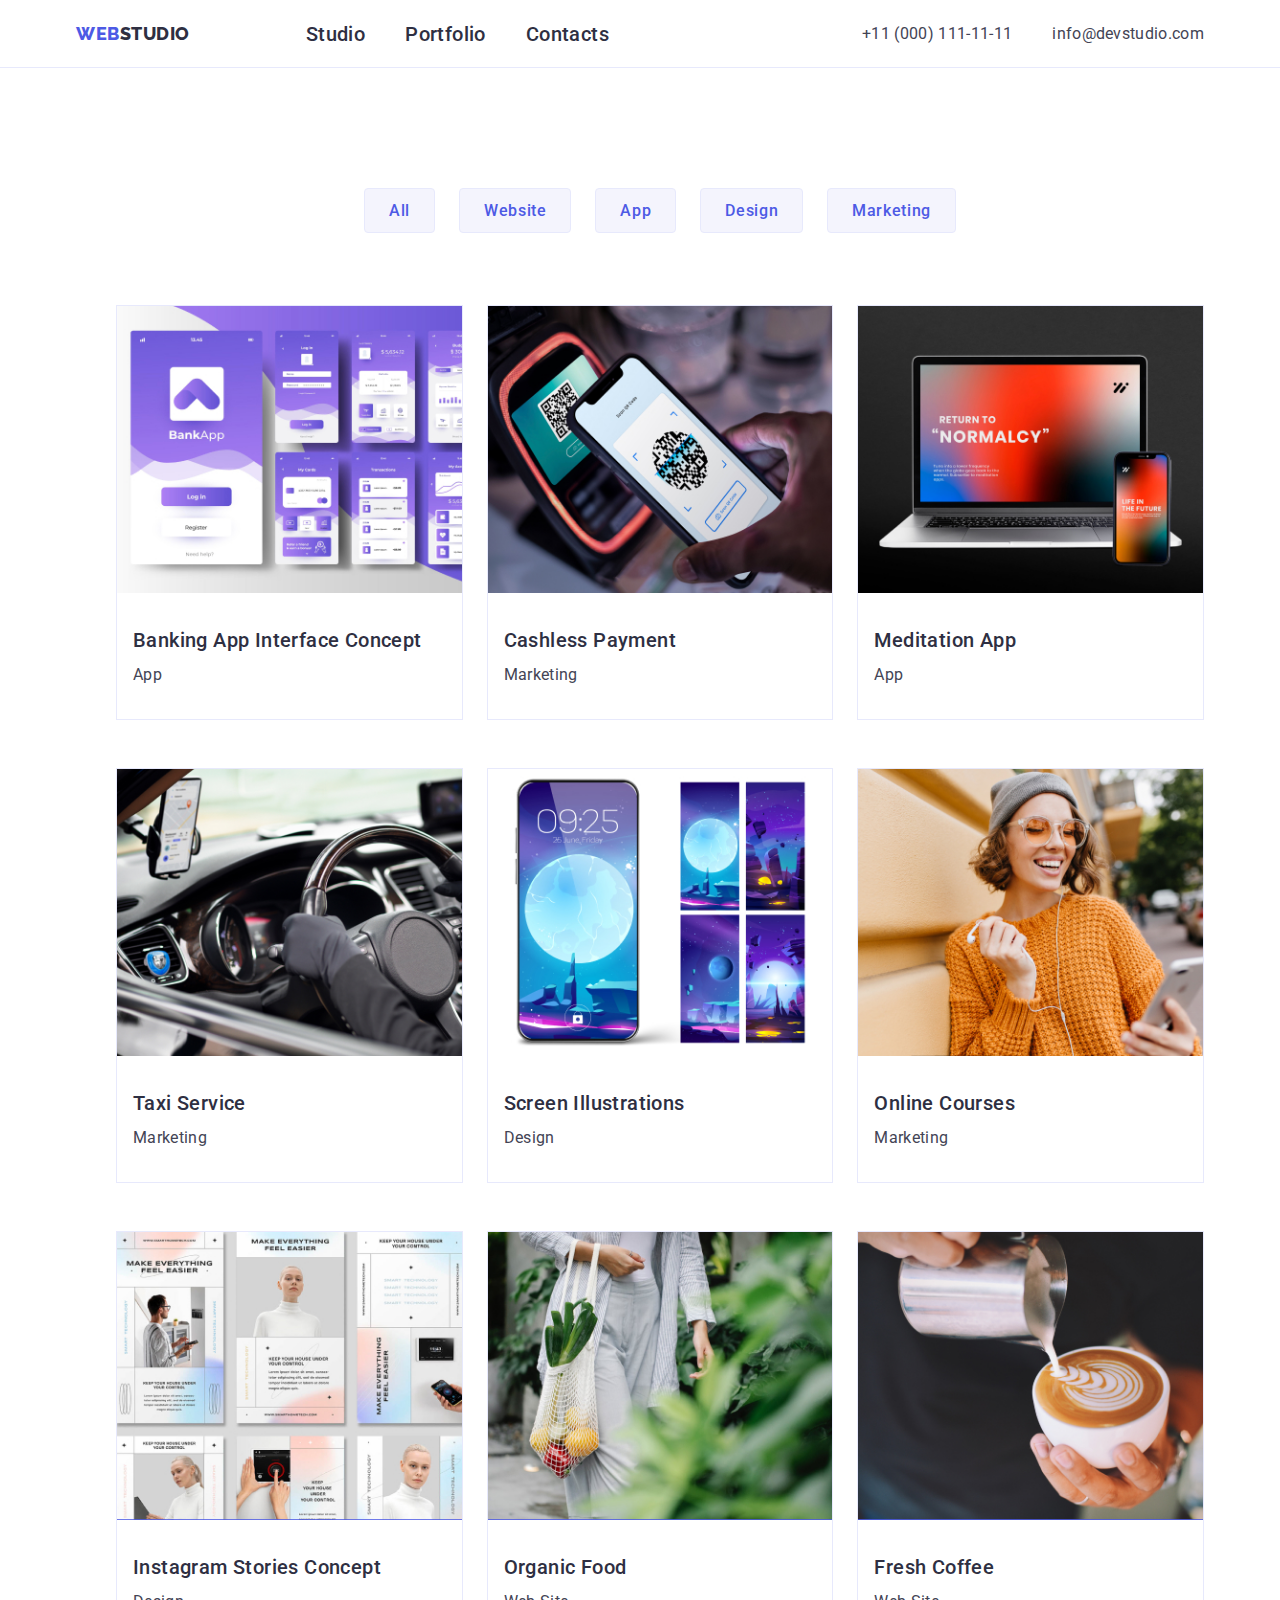
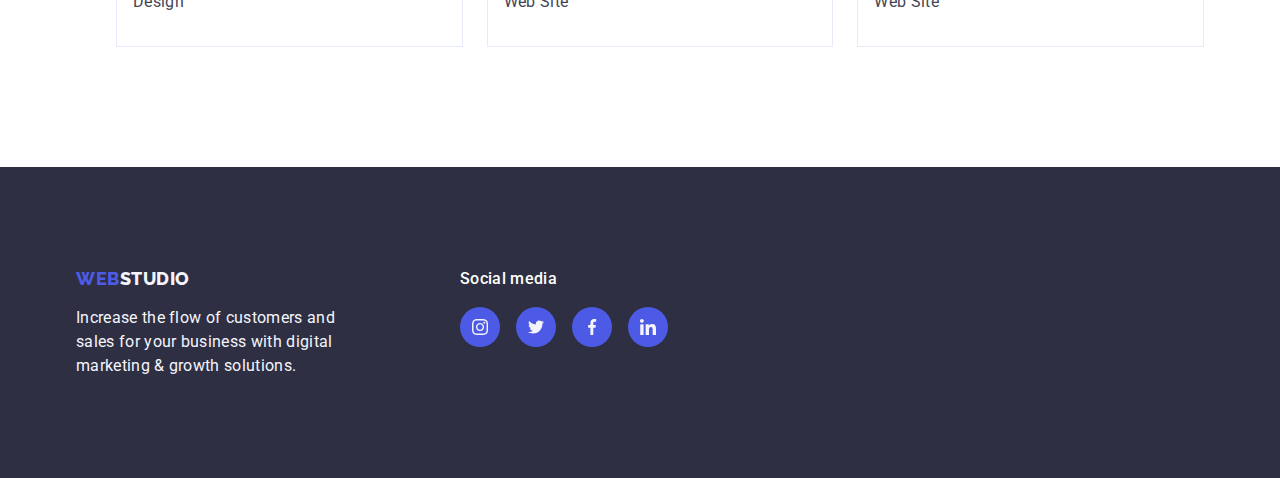
==== portfolio.html @ 134b30d5 "homework 5" ====
<!DOCTYPE html>
<html lang="en">

<head>
    <title>Portfolio</title>
    <meta charset="utf-8">
    <meta name="viewport" content="initial-scale=1, width=device-width">
    <link
        href="https://fonts.googleapis.com/css2?family=Raleway:wght@800&family=Roboto:wght@400;500;700;900&display=swap"
        rel="stylesheet">
    <link rel="stylesheet" href="node_modules/modern-normalize/modern-normalize.css">
    <link rel="stylesheet" href="css/style.css" />
</head>

<body>

    <header class="header-border">
        <div class="container header-container">
            <nav class="nav-container">
                <div class="logo">
                    <a href="./index.html" class="web">Web <span class="studio-navyblue"> Studio</span></a>
                </div>
                <ul class="menu nav-links-list">
                    <li class="nav-links"><a href="./index.html" class="content">Studio </a></li>
                    <li class="nav-links"><a href="./portfolio.html" class="content">Portfolio</a></li>
                    <li class="nav-links"><a href="./index.html" class="content">Contacts</a></li>
                </ul>
            </nav>
            <address>
                <ul class="list nav-contacts">
                    <li class="nav-links"><a href="tel:+110001111111" class="nav-contact-list">+11 (000) 111-11-11</a>
                    </li>
                    <li class="nav-links"><a href="mailto:info@devstudio.com"
                            class="nav-contact-list">info@devstudio.com</a></li>
                </ul>
            </address>
        </div>
    </header>

    <main>

        <section class="section">
            <h2 hidden> Main</h2>
            <div class="container">
                <ul class="filters">
                    <li class="filter-button"><button class="button" type="button">All</button></li>
                    <li class="filter-button"><button class="button" type="button">Website</button></li>
                    <li class="filter-button"><button class="button" type="button">App</button></li>
                    <li class="filter-button"><button class="button" type="button">Design</button></li>
                    <li class="filter-button"><button class="button" type="button">Marketing</button></li>
                </ul>
                <ul class="project-card-rows">
                    <li class="project-card">
                        <div class="overlay-container">
                            <img class="img-icon" alt="BankApp" src="images/bankapp.jpg" width="360" />
                            <p class="overlay-text"> 14 Stylish and User-Friendly App Design Concepts ·
                                Task Manager App · Calorie Tracker App ·
                                Exotic Fruit Ecommerce App · Cloud Storage App </p>
                        </div>
                        <div class="card-content">
                            <h4 class="img-label">Banking App Interface Concept</h4>
                            <p class="img-title">App</p>
                        </div>
                    </li>
                
                    <li class="project-card">
                        <div class="overlay-container">
                            <img class="img-icon" alt="QR Code" src="images/cashless.jpg" width="360">
                            <p class="overlay-text"> 14 Stylish and User-Friendly App Design Concepts ·
                                Task Manager App · Calorie Tracker App ·
                                Exotic Fruit Ecommerce App · Cloud Storage App </p>
                        </div>
                        <div class="card-content">
                            <h4 class="img-label">Cashless Payment</h4>
                            <p class="img-title">Marketing</p>
                        </div>
                    </li>
                    <li class="project-card">
                        <div class="overlay-container">
                            <img class="img-icon" alt="Meditation App" src="images/meditation.jpg" width="360">
                            <p class="overlay-text"> 14 Stylish and User-Friendly App Design Concepts ·
                                Task Manager App · Calorie Tracker App ·
                                Exotic Fruit Ecommerce App · Cloud Storage App </p>
                        </div>
                        <div class="card-content">
                            <h4 class="img-label">Meditation App</h4>
                            <p class="img-title">App</p>
                        </div>
                    </li>
                
                    <li class="project-card">
                        <div class="overlay-container">
                            <img class="img-icon" alt="Driving" src="images/taxi.jpg" width="360">
                            <p class="overlay-text"> 14 Stylish and User-Friendly App Design Concepts ·
                                Task Manager App · Calorie Tracker App ·
                                Exotic Fruit Ecommerce App · Cloud Storage App </p>
                        </div>
                        <div class="card-content">
                            <h4 class="img-label">Taxi Service</h4>
                            <p class="img-title">Marketing</p>
                        </div>
                    </li>
                    <li class="project-card">
                        <div class="overlay-container">
                            <img class="img-icon" alt="Mobile" src="images/screen.jpg" width="360">
                            <p class="overlay-text"> 14 Stylish and User-Friendly App Design Concepts ·
                                Task Manager App · Calorie Tracker App ·
                                Exotic Fruit Ecommerce App · Cloud Storage App </p>
                        </div>
                        <div class="card-content">
                            <h4 class="img-label">Screen Illustrations</h4>
                            <p class="img-title">Design</p>
                        </div>
                    </li>
                    <li class="project-card">
                        <div class="overlay-container">
                            <img class="img-icon" alt="Student" src="images/online.jpg" width="360">
                            <p class="overlay-text"> 14 Stylish and User-Friendly App Design Concepts ·
                                Task Manager App · Calorie Tracker App ·
                                Exotic Fruit Ecommerce App · Cloud Storage App </p>
                        </div>
                        <div class="card-content">
                            <h4 class="img-label">Online Courses</h4>
                            <p class="img-title">Marketing</p>
                        </div>
                    </li>
                
                    <li class="project-card">
                        <div class="overlay-container">
                            <img class="img-icon" alt="Instagram Stories" src="images/instagram.jpg" width="360">
                            <p class="overlay-text"> 14 Stylish and User-Friendly App Design Concepts ·
                                Task Manager App · Calorie Tracker App ·
                                Exotic Fruit Ecommerce App · Cloud Storage App </p>
                        </div>
                        <div class="card-content">
                            <h4 class="img-label">Instagram Stories Concept</h4>
                            <p class="img-title">Design</p>
                        </div>
                    </li>
                    <li class="project-card">
                        <div class="overlay-container">
                            <img class="img-icon" alt="Organic Food" src="images/organic.jpg" width="360">
                            <p class="overlay-text"> 14 Stylish and User-Friendly App Design Concepts ·
                                Task Manager App · Calorie Tracker App ·
                                Exotic Fruit Ecommerce App · Cloud Storage App </p>
                        </div>
                        <div class="card-content">
                            <h4 class="img-label">Organic Food</h4>
                            <p class="img-title">Web Site</p>
                        </div>
                    </li>
                    <li class="project-card">
                        <div class="overlay-container">
                            <img class="img-icon" alt="Coffee" src="images/coffee.jpg" width="360">
                            <p class="overlay-text"> 14 Stylish and User-Friendly App Design Concepts ·
                                Task Manager App · Calorie Tracker App ·
                                Exotic Fruit Ecommerce App · Cloud Storage App </p>
                        </div>
                        <div class="card-content">
                            <h4 class="img-label">Fresh Coffee</h4>
                            <p class="img-title">Web Site</p>
                        </div>
                    </li>
                </ul>
            </div>
        </section>

    </main>

<footer class="footer">
    <div class="container footer-container">
        <div class="footer-logo-text">
            <div class="footer-logo">
                <a href="./index.html" class="web">Web <span class="studio-white"> Studio</span></a>
            </div>
            <p class="increase-the-flow">Increase the flow of customers and sales for your business with digital
                marketing & growth solutions.</p>
        </div>
        <div class="footer-icon-wrapper">
            <p class="social-media">Social media</p>
            <ul class="footer-icon-list">
                <li class="footer-icon-item">
                    <a href="" class="footer-icon-link">
                        <svg class="footer-icon" width="16" height="16">
                            <use href="./images/icons.svg#instagram"></use>
                        </svg>
                    </a>
                </li>
                <li class="footer-icon-item">
                    <a href="" class="footer-icon-link">
                        <svg class="footer-icon" width="16" height="16">
                            <use href="./images/icons.svg#twitter"></use>
                        </svg>
                    </a>
                </li>
                <li class="footer-icon-item">
                    <a href="" class="footer-icon-link">
                        <svg class="footer-icon" width="16" height="16">
                            <use href="./images/icons.svg#facebook"></use>
                        </svg>
                    </a>
                </li>
                <li class="footer-icon-item">
                    <a href="" class="footer-icon-link">
                        <svg class="footer-icon" width="16" height="16">
                            <use href="./images/icons.svg#linkedin"></use>
                        </svg>
                    </a>
                </li>
            </ul>
        </div>
    </div>
</footer>

</body>

</html>
---- css/style.css ----
:root {
    --color-iris: #4d5ae5;
    --color-ocean: #404bbf;
    --color-slate: #434455;
    --color-cloud: #f4f4fd;
    --color-white: #ffffff;
    --color-navy-blue: #2e2f42;
    --color-black: #000000;
    --color-green: #31D0AA;
    --color-dairy: #fcfcfc;
    --color-cornflower: #E7E9FC;
}

h1,
h2,
h3,
h4,
p {
    margin: 0;
    padding: 0;
}

* {
    margin: 0;
    box-sizing: border-box;
}


body {
    font-family: Roboto, sans-serif;
    font-size: 16px;
    letter-spacing: 0.02em;
    background-color: var(--color-white);

}

ul {
    list-style-type: none;
}

address {
    font-style: normal;
}

.header-border {
    border: 0px 0px 1px 0px;
    border-bottom: 1px solid #E7E9FC;
}

.container {
    width: 1158px;
    margin: auto;
    padding: 0 15px;
}

.section {
    padding: 120px 0px;
}

.header-container {
    display: flex;
    justify-content: space-between;

}

.nav-container {
    display: flex;
    justify-content: space-between;
    align-items: center;
    gap: 76px
}

.nav-links-list {
    display: flex;
    justify-content: center;
    align-items: center;
    gap: 40px;
}

.nav-contacts {
    display: flex;
    justify-content: space-between;
    align-items: center;
    column-gap: 40px;
}


.logo {
    letter-spacing: 0.03em;
    line-height: 1.3em;
    font-size: 18px;
    font-weight: 800;
    font-family: Raleway;
}

.web {
    text-transform: uppercase;
    color: var(--color-iris);
    text-align: left;
    display: flex;
    text-decoration: none;
}

.studio-navyblue {
    text-transform: uppercase;
    color: var(--color-navy-blue);
    display: flex;
    text-decoration: none
}

.content {
    letter-spacing: 0.02em;
    font-weight: 500;
    font-family: Roboto;
    font-size: 20px;
    color: var(--color-navy-blue);
    text-decoration: none;
    position: relative;
    display: block;
    transition: color 250ms cubic-bezier(0.4, 0, 0.2, 1);
}

.nav-contact-list {
    font-family: Roboto;
    font-weight: 400;
    letter-spacing: 0.02em;
    color: var(--color-slate);
    text-decoration: none;
    padding: 24px 0px 24px;
    display: block;
}


.hero {
    padding: 188px 0 188px 0px;
    background: var(--color-navy-blue);
}

.heroimage {
    background-size: cover;
    background-image: linear-gradient(rgba(46, 47, 66, 0.7),
            rgba(46, 47, 66, 0.7)),
        url("../images/hero-image.jpg");
    background-repeat: no-repeat;
    margin: 0 auto;
    max-width: 1440px;
}

.hero-container {
    align-items: center;
    display: flex;
    flex-direction: column;
}

.effective-solutions {
    margin-bottom: 48px;
    font-size: 56px;
    font-family: Roboto;
    color: var(--color-white);
    text-align: center;
    width: 496px;

}

.order-service {
    letter-spacing: 0.04em;
    line-height: 1.5em;
    font-weight: 500;
    border: none;
    border-radius: 4px;
    background-color: var(--color-iris);
    box-shadow: 0px 4px 4px rgba(0, 0, 0, 0.15);
    font-size: 16px;
    font-weight: 500;
    font-family: Roboto;
    color: var(--color-white);
    text-align: left;
    cursor: pointer;
    padding: 16px 32px;
}

.content-list {
    display: flex;
    flex-wrap: wrap;
    gap: 24px
}

.section1-text {
    letter-spacing: 0.02em;
    line-height: 1.5em;
    font-family: Roboto;
    font-weight: 500;
    font-size: 20px;
    color: var(--color-navy-blue);
    line-height: 3.75em;
    letter-spacing: 0.02em;
    margin-bottom: 8px;
}

.section1-content {
    font-size: 16px;
    letter-spacing: 0.02em;
    line-height: 1.5em;
    font-family: Roboto;
    font-weight: 400;
    font-size: 16px;
    color: var(--color-slate);
}

.feature {
    width: calc((100% - 72px) / 4);
}

.header2 {
    font-size: 36px;
    letter-spacing: 0.02em;
    line-height: 2.5em;
    font-family: Roboto;
    font-weight: 700;
    font-size: 36px;
    color: var(--color-navy-blue);
    text-align: center;
}

.what-are-we-doing-lists {
    display: flex;
    gap: 24px;
}


.header3 {
    font-family: Roboto;
    font-size: 700;
    font-size: 36px;
    letter-spacing: 0.02em;
    line-height: 2.5em;
    color: var(--color-navy-blue);
    text-align: center;
    margin-bottom: 72px;
}

.teamcard {
    border-radius: 0px 0px 4px 4px;
    background-color: var(--color-white);
    box-shadow: 0px 2px 1px 0px rgba(46, 47, 66, 0.08), 0px 1px 1px 0px rgba(46, 47, 66, 0.16), 0px 1px 6px 0px rgba(46, 47, 66, 0.08);
    width: calc((100%-72px) / 4);
}

.our-team {
    background-color: var(--color-cloud);
}

.our-team-lists {
    display: flex;
    align-items: center;
    justify-content: center;
    gap: 24px;
}

.text-content {
    width: 232px;
    padding: 32px 16px;
}

.h2-img {
    width: 360px;
    height: 300px;
}

.imgicon {
    width: 264px;
    height: 260px;
    object-fit: cover;
    mix-blend-mode: normal;
}

.team-name {
    letter-spacing: 0.02em;
    line-height: 1.5em;
    font-weight: 500;
    font-size: 20px;
    font-family: Roboto;
    color: var(--color-navy-blue);
    text-align: center;
    margin-bottom: 8px;
}


.title {
    font-size: 16px;
    letter-spacing: 0.02em;
    line-height: 1.5em;
    color: var(--color-slate);
    text-align: center;
    margin-bottom: 8px;
}

.customers {
    padding-bottom: 72px;
    color: var(--color-navy-blue);
    text-align: center;
    font-family: Roboto;
    font-size: 36px;
    font-style: normal;
    font-weight: 700;
    line-height: 40px;
    letter-spacing: 0.72px;
    text-transform: capitalize;
}

/*svg style-----*/
.feature-icons {
    height: 112px;
    align-items: center;
    justify-content: center;
    border-radius: 4px;
    background-color: var(--color-cloud);
    margin-bottom: 8px;
}

.feature-icon {
    margin: 24px 100px;
}

.team-link-icon {
    width: 40px;
    height: 40px;
}

.team-list-icons {
    display: flex;
    align-items: center;
    justify-content: center;
    gap: 24px;
}

.team-link-icon {
    display: flex;
    align-items: center;
    justify-content: center;
    width: 40px;
    height: 40px;
    background-color: var(--color-iris);
    border-radius: 20px;
    transition: background-color 250ms cubic-bezier(0.4, 0, 0.2, 1);
}

.team-icon {
    fill: var(--color-cloud);
}


.customers-list {
    width: 100%;
    display: flex;
    justify-content: center;
    align-items: center;
    gap: 24px
}

.customers-icon {
    width: 100%;
    fill: var(--color-slate);
}

.customers-item {
    display: flex;
    justify-content: center;
    align-items: center;
    width: 168px;
    height: 88px;
    color: var(--color-slate);
    border-radius: 4px;
    border: 1px solid var(--color-slate);
}

/*-----*/


/* style for interactive elements */
.content:hover,
.content:focus,
.nav-contact-list:hover,
.nav-contact-list:focus {
    color: var(--color-iris);
}


.content:active,
.nav-contact-list:active,
.order-service:active {
    color: var(--color-cloud);
}

.order-service:hover,
.order-service:focus {
    background-color: var(--color-ocean);
}

.project-card:hover,
.project-card:focus {
    box-shadow: 0px 2px 1px 0px rgba(46, 47, 66, 0.08), 0px 1px 1px 0px rgba(46, 47, 66, 0.16), 0px 1px 6px 0px rgba(46, 47, 66, 0.08);
}

.all:hover,
.all:focus,
.button:hover,
.button:focus {
    background-color: var(--color-ocean);
    box-shadow: 0px 2px 2px 0px rgba(0, 0, 0, 0.12), 0px 2px 1px 0px rgba(0, 0, 0, 0.08), 0px 3px 1px 0px rgba(0, 0, 0, 0.10);
    color: var(--color-white);
    border: 1px solid transparent;
}

.all:active,
.button:active {
    color: var(--color-navy-blue);

}

.team-link-icon:hover,
.team-link-icon:focus {
    background-color: var(--color-ocean);
}


.footer-icon-link:hover,
.footer-icon-link:focus {
    background-color: var(--color-green);
}

.customers-item:hover {
    border-color: var(--color-ocean);
    fill: var(--color-ocean);
}

.customers-icon:hover {
    fill: var(--color-ocean);
}

/*-------*/


.footer {
    background-color: var(--color-navy-blue);
    padding: 100px 0;
}

.footer-container {
    text-align: start;
    display: flex;
    flex-wrap: wrap;
}

.footer-logo-text {
    margin-right: 120px;
}

.studio-white {
    color: var(--color-cloud);
}

.increase-the-flow {
    font-family: Roboto;
    font-size: 16px;
    font-weight: 400;
    letter-spacing: 0.02em;
    line-height: 1.5em;
    color: var(--color-cloud);
    width: 264px;
    margin-left: auto;
    margin-right: auto;
}

.footer-logo {
    letter-spacing: 0.03em;
    line-height: 1.3em;
    font-size: 18px;
    font-weight: 800;
    font-family: Raleway;
    margin-bottom: 16px;
}


.social-media {
    color: var(--color-white);
    font-family: Roboto;
    font-size: 16px;
    font-style: normal;
    font-weight: 500;
    line-height: 24px;
    letter-spacing: 0.32px;
    margin-bottom: 16px;
}

.footer-icon-list {
    display: flex;
    align-items: center;
    justify-content: center;
    gap: 16px;
    padding: 0;
}

.footer-icon-link {
    display: flex;
    align-items: center;
    justify-content: center;
    width: 40px;
    height: 40px;
    background-color: var(--color-iris);
    border-radius: 20px;
}

.footer-icon-link {
    width: 40px;
    height: 40px;
}

.footer-icon {
    fill: var(--color-cloud);
}


.filters {
    display: flex;
    justify-content: center;
    align-items: center;
    gap: 24px;
    margin-bottom: 72px;
}


.button {
    letter-spacing: 0.04em;
    font-weight: 500;
    border-radius: 4px;
    background-color: var(--color-cloud);
    border: 1px solid #e7e9fc;
    font-size: 16px;
    color: var(--color-iris);
    font-family: Roboto;
    padding: 12px 24px;
    align-items: center;
    cursor: pointer;
    transition: fill 250ms cubic-bezier(0.4, 0, 0.2, 1),
                background-color 250ms cubic-bezier(0.4, 0, 0.2, 1),
                border-color 250ms cubic-bezier(0.4, 0, 0.2, 1),
                box-shadow 250ms cubic-bezier(0.4, 0, 0.2, 1);
}


.project-card-rows {
    display: flex;
    flex-wrap: wrap;
    gap: 48px 24px;
}

.project-card {
    background-color: var(---color-white);
    border: 1px solid #e7e9fc;
    box-sizing: border-box;
    width: calc((100% - 48px) / 3);
    transition: box-shadow 250ms cubic-bezier(0.4, 0, 0.2, 1);
}

.img-icon {
    display: block;
    max-width: 100%;
    height: auto;
    overflow: clip;
}

.card-content {
    width: 360px;
    padding: 32px 16px;
}

.img-label {
    letter-spacing: 0.02em;
    line-height: 1.5em;
    font-weight: 500;
    font-size: 20px;
    font-family: Roboto;
    color: var(--color-navy-blue);
    margin-bottom: 8px;
}

.img-title {
    font-size: 16px;
    letter-spacing: 0.02em;
    line-height: 1.5em;
    font-weight: 400;
    font-size: 16px;
    font-family: Roboto;
    color: var(--color-slate);
}

.backdrop {
    position: fixed;
    top: 0;
    left: 0;
    width: 100%;
    height: 100%;
    background-color: rgba(46, 47, 66, 0.4);
    transition: opacity 250ms cubic-bezier(0.4, 0, 0.2, 1),
        visibility 250ms cubic-bezier(0.4, 0, 0.2, 1);
}

.backdrop.is-hidden {
    opacity: 0;
    pointer-events: none;
    visibility: hidden;
}

.modal {
    position: absolute;
    top: 50%;
    left: 50%;
    transform: translateX(-50%) translateY(-50%);
    width: 408px;
    height: 584px;
    border-radius: 4px;
    box-shadow: 0px 2px 1px 0px rgba(0, 0, 0, 0.20), 0px 1px 3px 0px rgba(0, 0, 0, 0.12),
        0px 1px 1px 0px rgba(0, 0, 0, 0.14);
    background-color: var(--color-dairy);
    transition: transform 250ms cubic-bezier(0.4, 0, 0.2, 1);

}

.modal-close {
    padding: 0;
    position: absolute;
    top: 24px;
    right: 24px;
    display: flex;
    justify-content: center;
    align-items: center;
    width: 24px;
    height: 24px;
    border-radius: 50%;
    border: 1px solid rgba(0, 0, 0, 0.1);
    background-color: var(--color-cornflower);
    transition: background-color 250ms cubic-bezier(0.4, 0, 0.2, 1),
        border 250ms cubic-bezier(0.4, 0, 0.2, 1);
}

.modal-close-icon {
    fill: var(--color-navy-blue);
    transition: fill 250ms cubic-bezier(0.4, 0, 0.2, 1);
}

.modal-close:hover,
.modal-close:focus {
    background-color: var(--color-ocean);
    color: var(--color-white);
}

.overlay-container {
    position: relative;
    overflow: hidden;
}

.overlay-text {
    position: absolute;
    top: 0;
    height: 100%;
    width: 100%;
    color: var(--color-cloud);
    font-family: Roboto;
    font-size: 16px;
    font-weight: 400;
    line-height: 1.5em;
    letter-spacing: 0.32px;
    padding: 40px 32px;
    transform: translateY(100%);
    background-color: var(--color-iris);
    transition: transform 250ms cubic-bezier(0.4, 0, 0.2, 1);
}

.project-card:hover .overlay-text {
    transform: translateY(0);
}
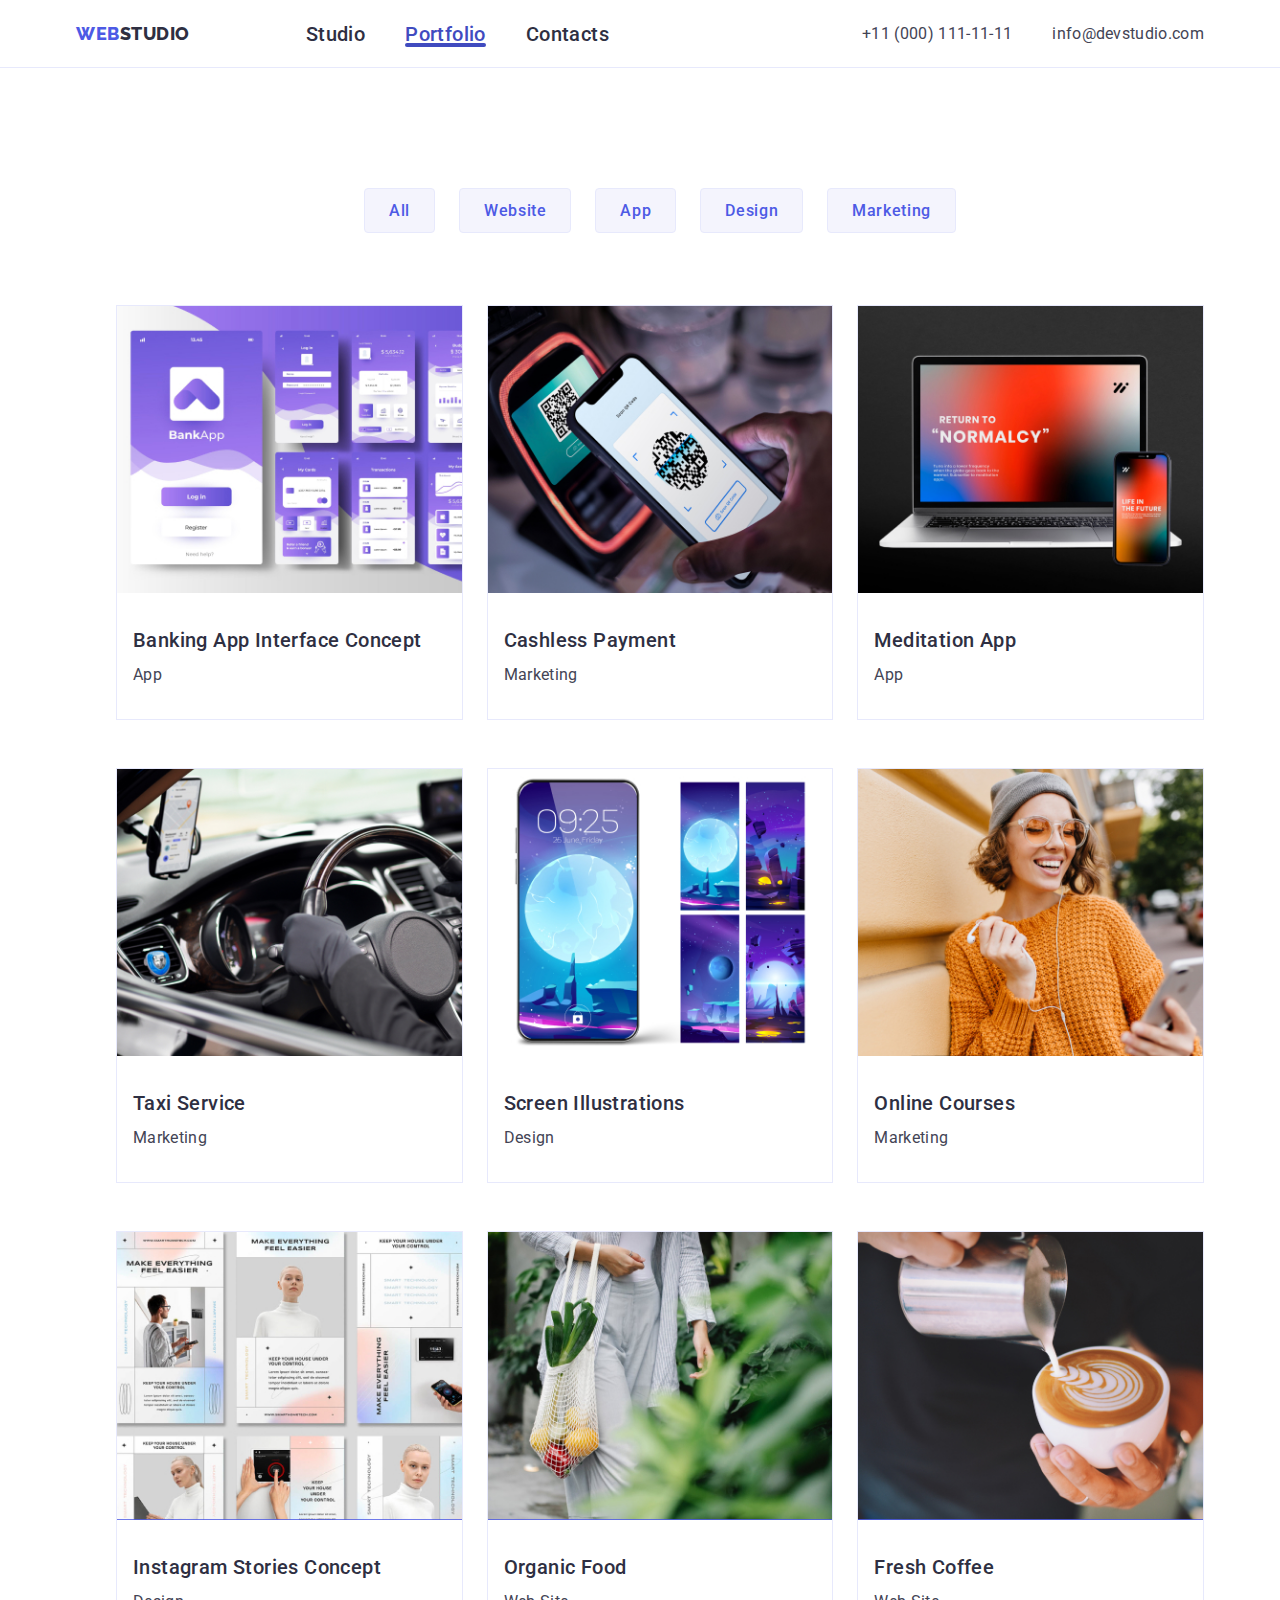
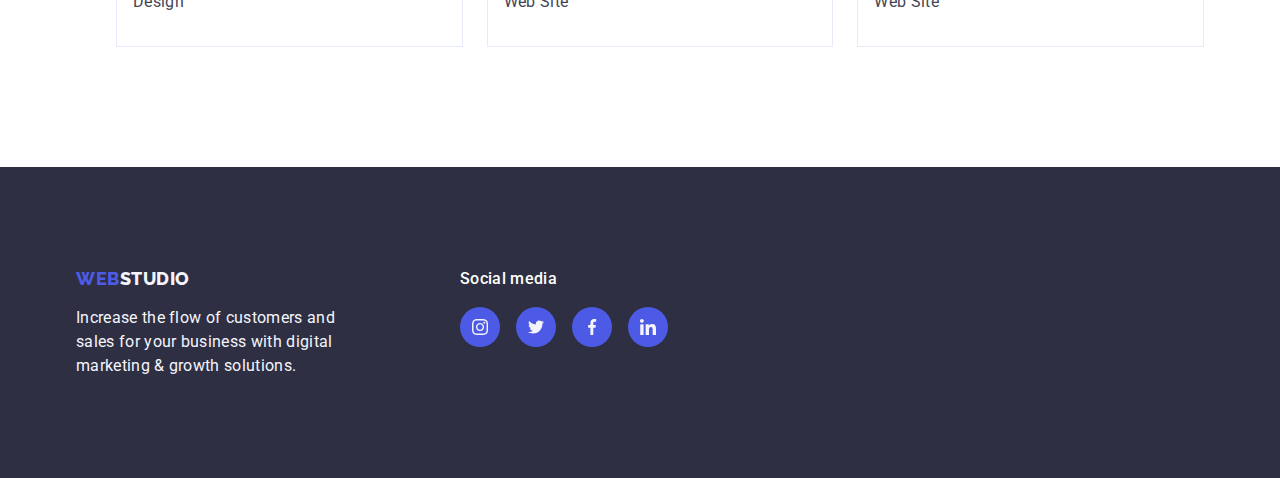
==== commit 8cb693e3: "homework 5" ====
--- a/portfolio.html
+++ b/portfolio.html
@@ -22,7 +22,7 @@
                 </div>
                 <ul class="menu nav-links-list">
                     <li class="nav-links"><a href="./index.html" class="content">Studio </a></li>
-                    <li class="nav-links"><a href="./portfolio.html" class="content">Portfolio</a></li>
+                    <li class="nav-links"><a href="./portfolio.html" class="content link-current">Portfolio</a></li>
                     <li class="nav-links"><a href="./index.html" class="content">Contacts</a></li>
                 </ul>
             </nav>
--- a/css/style.css
+++ b/css/style.css
@@ -120,6 +120,21 @@
     transition: color 250ms cubic-bezier(0.4, 0, 0.2, 1);
 }
 
+.link-current {
+    color: var(--color-ocean);
+}
+
+.link-current::after {
+    content: '';
+    display: block;
+    width: 100%;
+    height: 4px;
+    border-radius: 2px;
+    background: var(--color-ocean);
+    position: absolute;
+    bottom: -1px;
+}
+
 .nav-contact-list {
     font-family: Roboto;
     font-weight: 400;
@@ -225,6 +240,10 @@
 .what-are-we-doing-lists {
     display: flex;
     gap: 24px;
+}
+
+.what-are-we-doing {
+    padding-top: 0;
 }
 
 
@@ -645,6 +664,9 @@
 }
 
 .modal-close-icon {
+    width: 8px;
+    height: 8px;
+    flex-shrink: 0;
     fill: var(--color-navy-blue);
     transition: fill 250ms cubic-bezier(0.4, 0, 0.2, 1);
 }
@@ -652,7 +674,13 @@
 .modal-close:hover,
 .modal-close:focus {
     background-color: var(--color-ocean);
-    color: var(--color-white);
+    border: none;
+    fill: var(--color-white);
+}
+
+.modal-close:hover .modal-close-icon,
+.modal-close:focus .modal-close-icon {
+    fill: var(--color-white);
 }
 
 .overlay-container {
